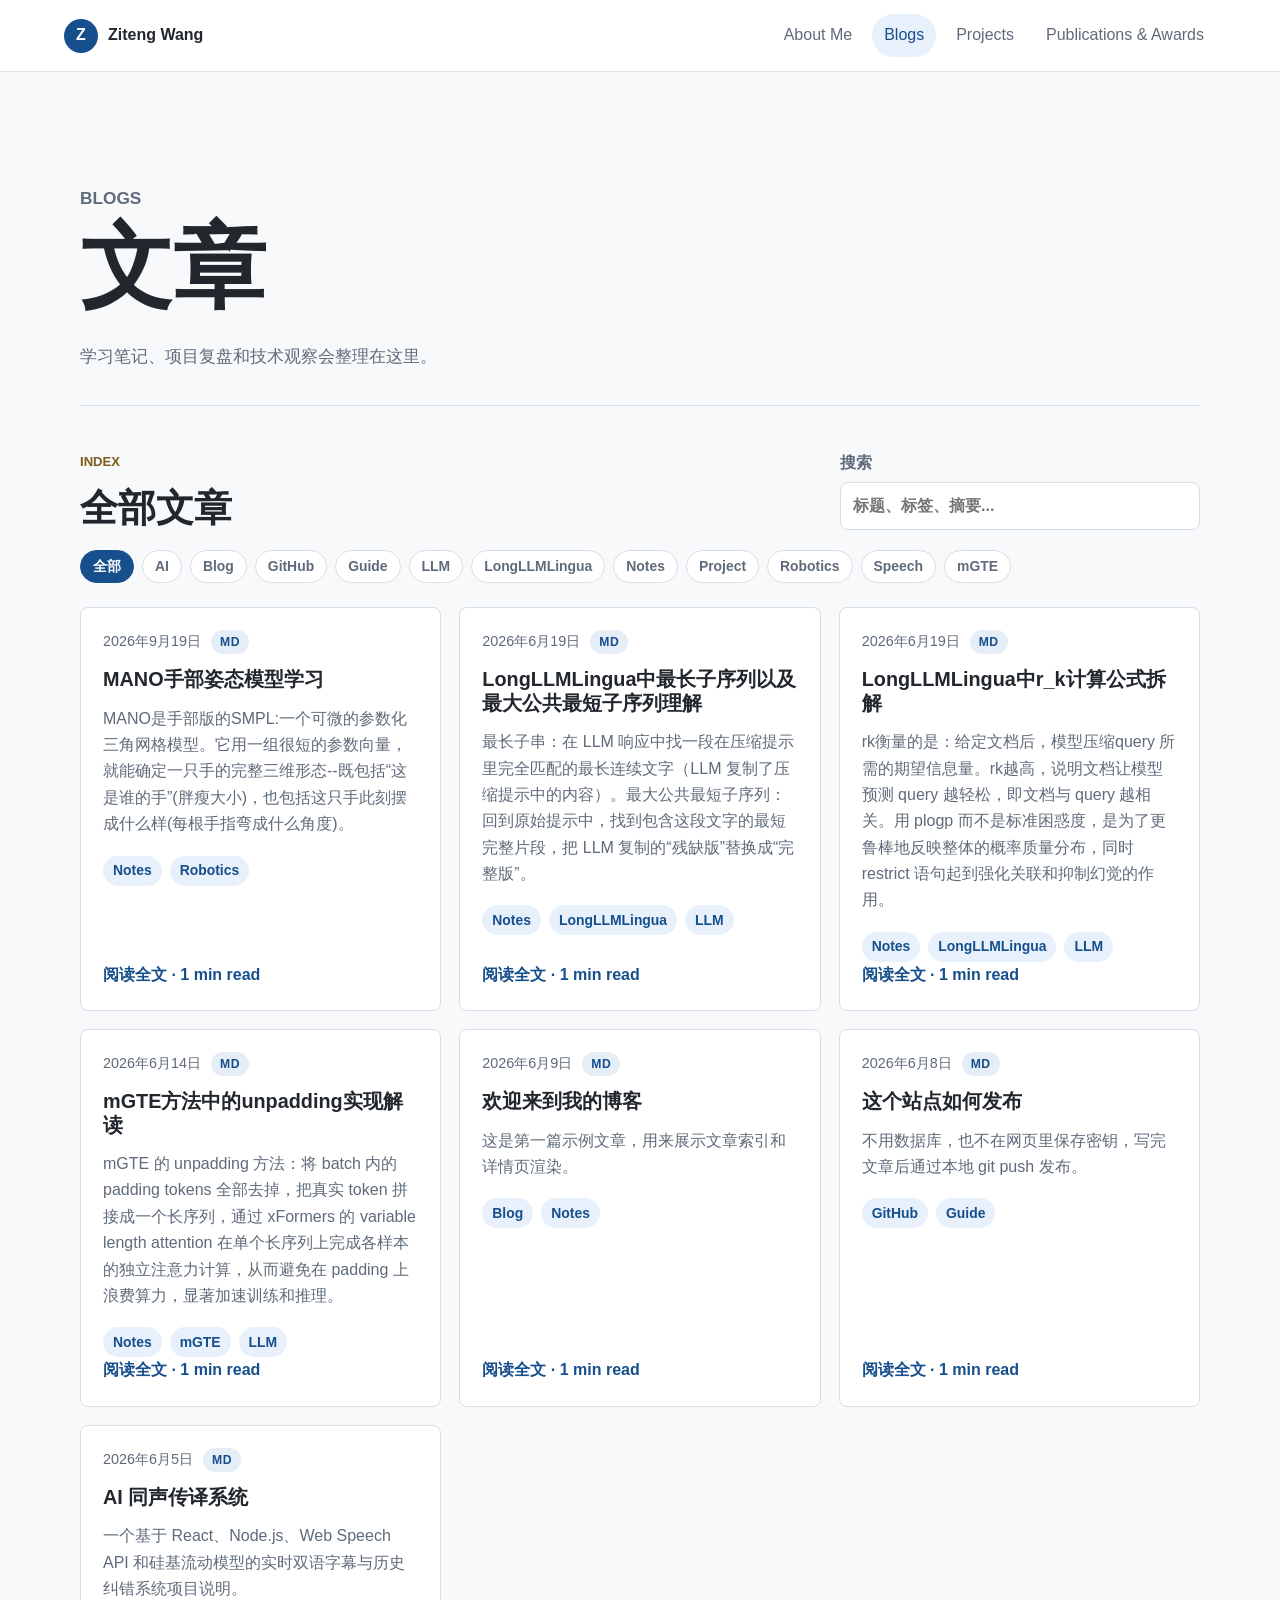
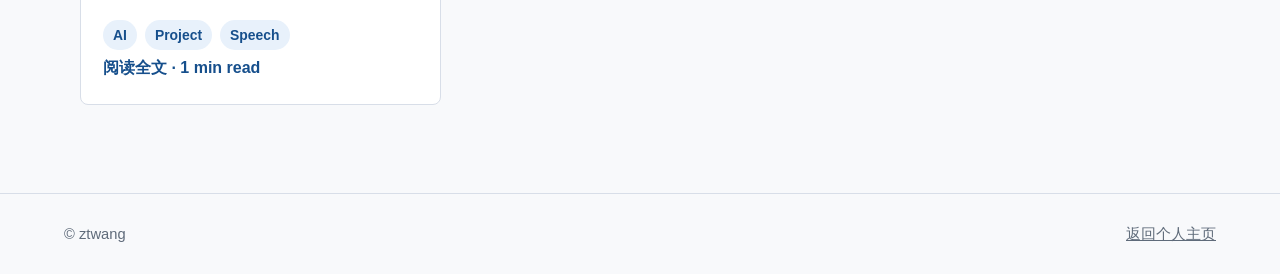
==== articles.html @ 0cea5e7a "首次上传" ====
<!doctype html>
<html lang="zh-CN">
  <head>
    <meta charset="utf-8">
    <meta name="viewport" content="width=device-width, initial-scale=1">
    <meta name="description" content="ztwang 的博客文章列表。">
    <title>文章 - ztwang</title>
    <link rel="stylesheet" href="assets/styles.css?v=20260616">
  </head>
  <body>
    <header class="site-header">
      <a class="brand" href="index.html" aria-label="回到首页">
        <span class="brand-mark">Z</span>
        <span>Ziteng Wang</span>
      </a>
      <nav class="nav-links" aria-label="主导航">
        <a href="index.html">About Me</a>
        <a aria-current="page" href="articles.html">Blogs</a>
        <a href="index.html#projects">Projects</a>
        <a href="publish.html">Publications & Awards</a>
      </nav>
    </header>

    <main>
      <section class="articles-hero" aria-labelledby="articles-title">
        <p class="section-kicker">Blogs</p>
        <h1 id="articles-title">文章</h1>
        <p>学习笔记、项目复盘和技术观察会整理在这里。</p>
      </section>

      <section class="posts-section standalone" aria-labelledby="posts-title">
        <div class="section-heading">
          <div>
            <p class="section-kicker">Index</p>
            <h2 id="posts-title">全部文章</h2>
          </div>
          <label class="search-box">
            <span>搜索</span>
            <input id="searchInput" type="search" placeholder="标题、标签、摘要..." autocomplete="off">
          </label>
        </div>
        <div class="filters" id="tagFilters" aria-label="文章标签筛选"></div>
        <div class="post-list" id="postList" aria-live="polite"></div>
        <p class="empty-state hidden" id="emptyState">没有找到匹配的文章。</p>
      </section>
    </main>

    <footer class="site-footer">
      <span>© ztwang</span>
      <span><a href="index.html">返回个人主页</a></span>
    </footer>

    <script src="assets/home.js?v=6" type="module"></script>
  </body>
</html>
---- assets/styles.css ----
:root {
  color-scheme: light;
  --bg: #f8f9fb;
  --surface: #ffffff;
  --surface-strong: #ffffff;
  --ink: #22272e;
  --muted: #5f6b7a;
  --line: #d8dee8;
  --accent: #2c6fb7;
  --accent-dark: #164f8c;
  --accent-soft: #e8f1fb;
  --gold: #7a5b18;
  --rose: #b9584f;
  --shadow: 0 18px 45px rgba(24, 39, 75, 0.1);
  --radius: 8px;
  font-family:
    Inter, "Segoe UI", "PingFang SC", "Microsoft YaHei", Arial, sans-serif;
}

* {
  box-sizing: border-box;
}

html {
  scroll-behavior: smooth;
}

body {
  margin: 0;
  color: var(--ink);
  background: var(--bg);
  line-height: 1.65;
}

a {
  color: inherit;
}

img {
  display: block;
  max-width: 100%;
}

button,
input,
textarea {
  font: inherit;
}

.site-header {
  position: sticky;
  top: 0;
  z-index: 10;
  display: flex;
  align-items: center;
  justify-content: space-between;
  gap: 24px;
  min-height: 72px;
  padding: 14px clamp(18px, 5vw, 72px);
  border-bottom: 1px solid rgba(216, 222, 232, 0.9);
  background: rgba(255, 255, 255, 0.94);
  backdrop-filter: blur(18px);
}

.brand,
.nav-links,
.hero-actions,
.publish-actions,
.meta-row,
.tag-row,
.filters {
  display: flex;
  align-items: center;
}

.brand {
  gap: 10px;
  font-weight: 800;
  text-decoration: none;
}

.brand-mark {
  display: grid;
  width: 34px;
  height: 34px;
  place-items: center;
  border-radius: 50%;
  color: #fff;
  background: var(--accent-dark);
}

.nav-links {
  flex-wrap: wrap;
  justify-content: flex-end;
  gap: 8px;
}

.nav-links a {
  padding: 8px 12px;
  border-radius: 999px;
  color: var(--muted);
  text-decoration: none;
}

.nav-links a:hover,
.nav-links a[aria-current="page"] {
  color: var(--accent-dark);
  background: var(--accent-soft);
}

main {
  width: min(1120px, calc(100% - 36px));
  margin: 0 auto;
}

.hero-section {
  display: grid;
  grid-template-columns: minmax(0, 1.05fr) minmax(320px, 0.95fr);
  gap: clamp(28px, 5vw, 72px);
  align-items: center;
  min-height: calc(100vh - 116px);
  padding: clamp(46px, 8vw, 92px) 0 clamp(28px, 4vw, 54px);
}

.hero-copy {
  max-width: 680px;
}

.eyebrow,
.section-kicker {
  margin: 0 0 12px;
  color: var(--gold);
  font-size: 0.82rem;
  font-weight: 800;
  letter-spacing: 0;
  text-transform: uppercase;
}

h1,
h2,
h3 {
  margin: 0;
  line-height: 1.18;
}

h1 {
  max-width: 820px;
  font-size: clamp(2.45rem, 7vw, 5.8rem);
}

h2 {
  font-size: clamp(1.75rem, 3vw, 2.8rem);
}

h3 {
  font-size: 1.24rem;
}

.hero-text {
  max-width: 650px;
  margin: 24px 0 0;
  color: var(--muted);
  font-size: 1.06rem;
}

.hero-actions {
  flex-wrap: wrap;
  gap: 12px;
  margin-top: 32px;
}

.button {
  display: inline-flex;
  align-items: center;
  justify-content: center;
  min-height: 44px;
  padding: 10px 16px;
  border: 1px solid transparent;
  border-radius: var(--radius);
  font-weight: 800;
  text-decoration: none;
  cursor: pointer;
}

.button.primary {
  color: #fff;
  background: var(--accent-dark);
}

.button.primary:hover {
  background: #083a33;
}

.button.secondary {
  color: var(--accent-dark);
  border-color: var(--line);
  background: var(--surface-strong);
}

.button.secondary:hover {
  border-color: var(--accent);
}

.hero-visual {
  overflow: hidden;
  border: 1px solid rgba(222, 216, 203, 0.88);
  border-radius: var(--radius);
  box-shadow: var(--shadow);
  background: #f4eee0;
}

.about-page {
  width: min(1120px, calc(100% - 36px));
}

.page-title {
  padding: 54px 0 28px;
  border-bottom: 1px solid var(--line);
}

.page-title h1 {
  font-size: clamp(2.4rem, 6vw, 4.6rem);
}

.about-layout {
  display: grid;
  grid-template-columns: minmax(210px, 280px) minmax(0, 1fr);
  gap: clamp(30px, 6vw, 82px);
  align-items: start;
  padding: 44px 0 80px;
}

.about-entity {
  position: sticky;
  top: 96px;
}

.about-image {
  width: min(240px, 100%);
  aspect-ratio: 1;
  object-fit: cover;
  border-radius: var(--radius);
  border: 1px solid var(--line);
  box-shadow: var(--shadow);
}

.about-links {
  display: flex;
  flex-wrap: wrap;
  gap: 10px;
  margin-top: 18px;
}

.about-links a {
  display: inline-flex;
  min-height: 36px;
  align-items: center;
  padding: 6px 12px;
  border: 1px solid var(--line);
  border-radius: 999px;
  color: var(--accent-dark);
  background: var(--surface);
  font-weight: 800;
  text-decoration: none;
}

.about-links a:hover {
  border-color: var(--accent);
  background: var(--accent-soft);
}

.about-content {
  max-width: 790px;
}

.about-intro {
  margin: 0 0 34px;
  color: #303846;
  font-size: 1.18rem;
  line-height: 1.8;
}

.about-intro a,
.timeline-content a,
.project-card a {
  color: var(--accent-dark);
}

.resume-section {
  padding: 36px 0;
  border-top: 1px solid var(--line);
}

.timeline {
  position: relative;
  display: grid;
  gap: 24px;
  margin-top: 22px;
}

.timeline::before {
  position: absolute;
  top: 8px;
  bottom: 8px;
  left: 7px;
  width: 2px;
  background: var(--line);
  content: "";
}

.timeline-item {
  position: relative;
  display: grid;
  grid-template-columns: 24px minmax(0, 1fr);
  gap: 16px;
}

.timeline-dot {
  position: relative;
  z-index: 1;
  width: 16px;
  height: 16px;
  margin-top: 5px;
  border: 3px solid var(--accent);
  border-radius: 50%;
  background: var(--surface);
}

.timeline-content .year {
  color: var(--gold);
  font-size: 0.92rem;
  font-weight: 850;
}

.timeline-content h3 {
  margin-top: 2px;
}

.timeline-content p,
.project-card p,
.articles-hero p {
  color: var(--muted);
}

.timeline-content p {
  margin: 4px 0 0;
}

.tech-tags {
  display: flex;
  flex-wrap: wrap;
  gap: 10px;
  margin-top: 22px;
}

.tech-tags span {
  display: inline-flex;
  min-height: 36px;
  align-items: center;
  padding: 6px 12px;
  border: 1px solid var(--line);
  border-radius: 999px;
  color: var(--accent-dark);
  background: var(--surface);
  font-weight: 800;
}

.tech-tags .highlight {
  color: #fff;
  border-color: var(--accent-dark);
  background: var(--accent-dark);
}

.project-grid {
  display: grid;
  grid-template-columns: repeat(2, minmax(0, 1fr));
  gap: 18px;
  margin-top: 24px;
}

.project-card {
  display: block;
  min-height: 210px;
  padding: 22px;
  border: 1px solid var(--line);
  border-radius: var(--radius);
  background: var(--surface);
  text-decoration: none;
}

.project-card:hover {
  border-color: rgba(29, 111, 100, 0.45);
  box-shadow: var(--shadow);
}

.project-card span {
  color: var(--gold);
  font-size: 0.82rem;
  font-weight: 850;
  text-transform: uppercase;
}

.project-card h3 {
  margin-top: 16px;
}

.academic-page {
  width: min(1120px, calc(100% - 36px));
}

.academic-layout {
  display: grid;
  gap: 34px;
  padding: 44px 0 88px;
}

.academic-section {
  padding: 0 0 34px;
  border-bottom: 1px solid var(--line);
}

.academic-list {
  display: grid;
  gap: 18px;
  margin-top: 22px;
}

.academic-placeholder {
  padding: 22px 0 0;
  border-top: 1px solid var(--line);
}

.academic-placeholder h3 {
  color: var(--ink);
}

.academic-meta {
  margin: 6px 0 0;
  color: var(--gold);
  font-weight: 850;
}

.academic-placeholder p:last-child {
  max-width: 760px;
  margin: 10px 0 0;
  color: var(--muted);
}

.articles-hero {
  padding: clamp(54px, 8vw, 92px) 0 34px;
}

.articles-hero h1 {
  font-size: clamp(2.7rem, 8vw, 5.8rem);
}

.articles-hero p {
  margin: 20px 0 0;
  font-size: 1.08rem;
}

.intro-grid {
  display: grid;
  grid-template-columns: minmax(220px, 0.78fr) minmax(0, 1.22fr);
  gap: clamp(24px, 4vw, 64px);
  padding: 74px 0;
  border-top: 1px solid var(--line);
}

.intro-copy p {
  margin: 0 0 16px;
  color: var(--muted);
}

.posts-section {
  padding: 64px 0 88px;
  border-top: 1px solid var(--line);
}

.posts-section.standalone {
  padding-top: 44px;
}

.section-heading {
  display: flex;
  align-items: end;
  justify-content: space-between;
  gap: 24px;
  margin-bottom: 20px;
}

.section-heading.compact {
  align-items: center;
  margin: 0;
}

.search-box {
  display: grid;
  gap: 6px;
  width: min(360px, 100%);
  color: var(--muted);
  font-weight: 700;
}

input,
textarea {
  width: 100%;
  min-height: 44px;
  border: 1px solid var(--line);
  border-radius: var(--radius);
  padding: 10px 12px;
  color: var(--ink);
  background: var(--surface-strong);
  outline: none;
}

textarea {
  resize: vertical;
}

input:focus,
textarea:focus {
  border-color: var(--accent);
  box-shadow: 0 0 0 3px rgba(29, 111, 100, 0.16);
}

.filters {
  flex-wrap: wrap;
  gap: 8px;
  margin: 18px 0 24px;
}

.tag-filter,
.tag {
  display: inline-flex;
  align-items: center;
  min-height: 30px;
  border-radius: 999px;
  font-size: 0.87rem;
  font-weight: 750;
}

.tag-filter {
  border: 1px solid var(--line);
  padding: 4px 12px;
  color: var(--muted);
  background: var(--surface-strong);
  cursor: pointer;
}

.tag-filter.active {
  color: #fff;
  border-color: var(--accent-dark);
  background: var(--accent-dark);
}

.post-list {
  display: grid;
  grid-template-columns: repeat(3, minmax(0, 1fr));
  gap: 18px;
}

.post-card {
  display: flex;
  flex-direction: column;
  min-height: 280px;
  padding: 22px;
  border: 1px solid var(--line);
  border-radius: var(--radius);
  background: var(--surface);
  text-decoration: none;
  transition:
    transform 160ms ease,
    box-shadow 160ms ease,
    border-color 160ms ease;
}

.post-card:hover {
  transform: translateY(-3px);
  border-color: rgba(29, 111, 100, 0.45);
  box-shadow: var(--shadow);
}

.post-card p {
  margin: 14px 0 0;
  color: var(--muted);
}

.post-card .read-more {
  margin-top: auto;
  color: var(--accent-dark);
  font-weight: 850;
}

.meta-row {
  flex-wrap: wrap;
  gap: 10px;
  margin-bottom: 14px;
  color: var(--muted);
  font-size: 0.9rem;
}

.tag-row {
  flex-wrap: wrap;
  gap: 8px;
  margin-top: 18px;
}

.tag {
  padding: 3px 10px;
  color: var(--accent-dark);
  background: var(--accent-soft);
}

.empty-state,
.loading {
  color: var(--muted);
}

.hidden {
  display: none;
}

.article-shell,
.publish-shell {
  padding: 54px 0 88px;
}

.back-link {
  display: inline-block;
  margin-bottom: 26px;
  color: var(--accent-dark);
  font-weight: 800;
  text-decoration: none;
}

.article {
  width: min(820px, 100%);
}

.article header {
  margin-bottom: 34px;
  padding-bottom: 28px;
  border-bottom: 1px solid var(--line);
}

.article h1 {
  font-size: clamp(2rem, 6vw, 4.25rem);
}

.article h2 {
  margin-top: 2em;
  font-size: clamp(1.45rem, 3vw, 2rem);
}

.article h3 {
  margin-top: 1.6em;
}

.article p,
.article li {
  color: #343330;
}

.article ul,
.article ol {
  padding-left: 1.45rem;
}

.article a {
  color: var(--accent-dark);
  font-weight: 700;
}

.article code {
  border-radius: 6px;
  padding: 2px 5px;
  background: #eee7d9;
}

.article pre {
  overflow: auto;
  padding: 16px;
  border-radius: var(--radius);
  color: #f6f1e7;
  background: #20201e;
}

.article pre code {
  padding: 0;
  background: transparent;
}

.article table {
  display: block;
  width: 100%;
  overflow-x: auto;
  border-collapse: collapse;
  margin: 24px 0;
}

.article th,
.article td {
  border: 1px solid var(--line);
  padding: 10px 12px;
  text-align: left;
  vertical-align: top;
}

.article th {
  color: var(--ink);
  background: var(--accent-soft);
  font-weight: 850;
}

.article tr:nth-child(even) td {
  background: rgba(232, 241, 251, 0.45);
}

.article .mermaid {
  overflow-x: auto;
  margin: 24px 0;
  padding: 16px;
  border: 1px solid var(--line);
  border-radius: var(--radius);
  background: var(--surface);
}

.article .mermaid svg {
  max-width: 100%;
  height: auto;
}

.article blockquote {
  margin: 22px 0;
  padding: 2px 0 2px 18px;
  border-left: 4px solid var(--accent);
  color: var(--muted);
}

.publish-shell {
  display: grid;
  grid-template-columns: minmax(0, 0.92fr) minmax(320px, 0.78fr);
  gap: 30px;
  align-items: start;
}

.publish-heading {
  grid-column: 1 / -1;
  max-width: 780px;
}

.publish-heading p {
  color: var(--muted);
}

.publish-form,
.preview-panel {
  display: grid;
  gap: 18px;
}

fieldset,
.preview-panel {
  margin: 0;
  border: 1px solid var(--line);
  border-radius: var(--radius);
  padding: 22px;
  background: var(--surface);
}

legend {
  padding: 0 8px;
  color: var(--accent-dark);
  font-weight: 850;
}

label {
  display: grid;
  gap: 7px;
  color: var(--muted);
  font-weight: 750;
}

.form-grid {
  display: grid;
  grid-template-columns: repeat(2, minmax(0, 1fr));
  gap: 14px;
}

fieldset > label,
fieldset > .form-grid {
  margin-top: 14px;
}

.publish-actions {
  justify-content: flex-end;
  gap: 12px;
}

.status {
  margin: 0;
  min-height: 28px;
  color: var(--muted);
  font-weight: 750;
}

.status.success {
  color: var(--accent-dark);
}

.status.error {
  color: var(--rose);
}

.preview-panel {
  position: sticky;
  top: 92px;
}

.article.preview {
  width: 100%;
  max-height: calc(100vh - 210px);
  overflow: auto;
  padding-top: 18px;
}

.article.preview h1 {
  font-size: clamp(1.75rem, 4vw, 2.5rem);
}

.site-footer {
  display: flex;
  flex-wrap: wrap;
  justify-content: space-between;
  gap: 12px;
  padding: 28px clamp(18px, 5vw, 72px);
  border-top: 1px solid var(--line);
  color: var(--muted);
  font-size: 0.92rem;
}

@media (max-width: 920px) {
  .hero-section,
  .about-layout,
  .intro-grid,
  .publish-shell {
    grid-template-columns: 1fr;
  }

  .hero-section {
    min-height: auto;
  }

  .post-list {
    grid-template-columns: repeat(2, minmax(0, 1fr));
  }

  .project-grid {
    grid-template-columns: 1fr;
  }

  .about-entity {
    position: static;
  }

  .preview-panel {
    position: static;
  }

  .article.preview {
    max-height: none;
  }
}

@media (max-width: 640px) {
  .site-header,
  .section-heading,
  .site-footer {
    align-items: flex-start;
    flex-direction: column;
  }

  .site-header {
    position: static;
  }

  main {
    width: min(100% - 28px, 1120px);
  }

  .post-list,
  .form-grid {
    grid-template-columns: 1fr;
  }

  .post-card {
    min-height: 240px;
  }

  .publish-actions {
    align-items: stretch;
    flex-direction: column;
  }

  .button {
    width: 100%;
  }
}

/* ------------------------------------------------------------------ *
 * 公式（KaTeX）与兜底显示
 * ------------------------------------------------------------------ */

.article .katex {
  font-size: 1.06em;
}

.article .math-block {
  display: block;
  overflow-x: auto;
  overflow-y: hidden;
  margin: 24px 0;
  padding: 4px 2px;
  text-align: center;
}

.article .math-block .katex-display {
  margin: 0;
}

.article .math-fallback {
  display: inline-block;
  max-width: 100%;
  padding: 1px 6px;
  border: 1px dashed var(--line);
  border-radius: 6px;
  color: var(--muted);
  background: #fbf7ee;
}

.article .math-fallback-block {
  display: block;
  overflow-x: auto;
  margin: 22px 0;
  padding: 10px 14px;
  text-align: left;
}

.article .math-fallback code {
  padding: 0;
  background: transparent;
  color: inherit;
}

.article .math-notice {
  margin: 0 0 26px;
  padding: 12px 16px;
  border-left: 4px solid var(--gold);
  border-radius: var(--radius);
  color: var(--muted);
  background: #fdf6e6;
  font-size: 0.94rem;
}

/* ------------------------------------------------------------------ *
 * 文章类型徽标
 * ------------------------------------------------------------------ */

.type-badge {
  display: inline-flex;
  align-items: center;
  padding: 2px 9px;
  border-radius: 999px;
  color: var(--accent-dark);
  background: rgba(44, 111, 183, 0.12);
  font-size: 0.76rem;
  font-weight: 850;
  letter-spacing: 0.04em;
}

/* ------------------------------------------------------------------ *
 * PDF / HTML 内嵌容器
 * ------------------------------------------------------------------ */

.article.article-wide {
  width: min(1120px, 100%);
}

.embed-shell {
  margin: 0 0 12px;
  border: 1px solid var(--line);
  border-radius: var(--radius);
  overflow: hidden;
  background: var(--surface);
}

.embed-bar {
  display: flex;
  flex-wrap: wrap;
  align-items: center;
  gap: 12px;
  padding: 12px 16px;
  border-bottom: 1px solid var(--line);
  background: var(--accent-soft);
}

.embed-name {
  flex: 1 1 200px;
  min-width: 0;
  overflow-wrap: anywhere;
  color: var(--muted);
  font-size: 0.9rem;
}

.embed-actions {
  display: flex;
  flex-wrap: wrap;
  gap: 14px;
}

.embed-actions a,
.embed-hint a {
  color: var(--accent-dark);
  font-weight: 800;
  text-decoration: none;
}

.embed-actions a:hover,
.embed-hint a:hover {
  text-decoration: underline;
}

.embed-frame {
  display: block;
  width: 100%;
  border: 0;
  background: #fff;
}

.embed-frame-pdf,
.embed-frame-html {
  height: min(88vh, 1400px);
  min-height: 560px;
}

.embed-hint {
  margin: 12px 0 26px;
  color: var(--muted);
  font-size: 0.92rem;
}

.embed-hint code {
  padding: 1px 5px;
  border-radius: 6px;
  background: #eee7d9;
  font-size: 0.9em;
}

.html-post {
  overflow-wrap: anywhere;
}

.html-post img {
  height: auto;
}

@media (max-width: 640px) {
  .embed-frame-pdf,
  .embed-frame-html {
    height: 78vh;
    min-height: 420px;
  }
}
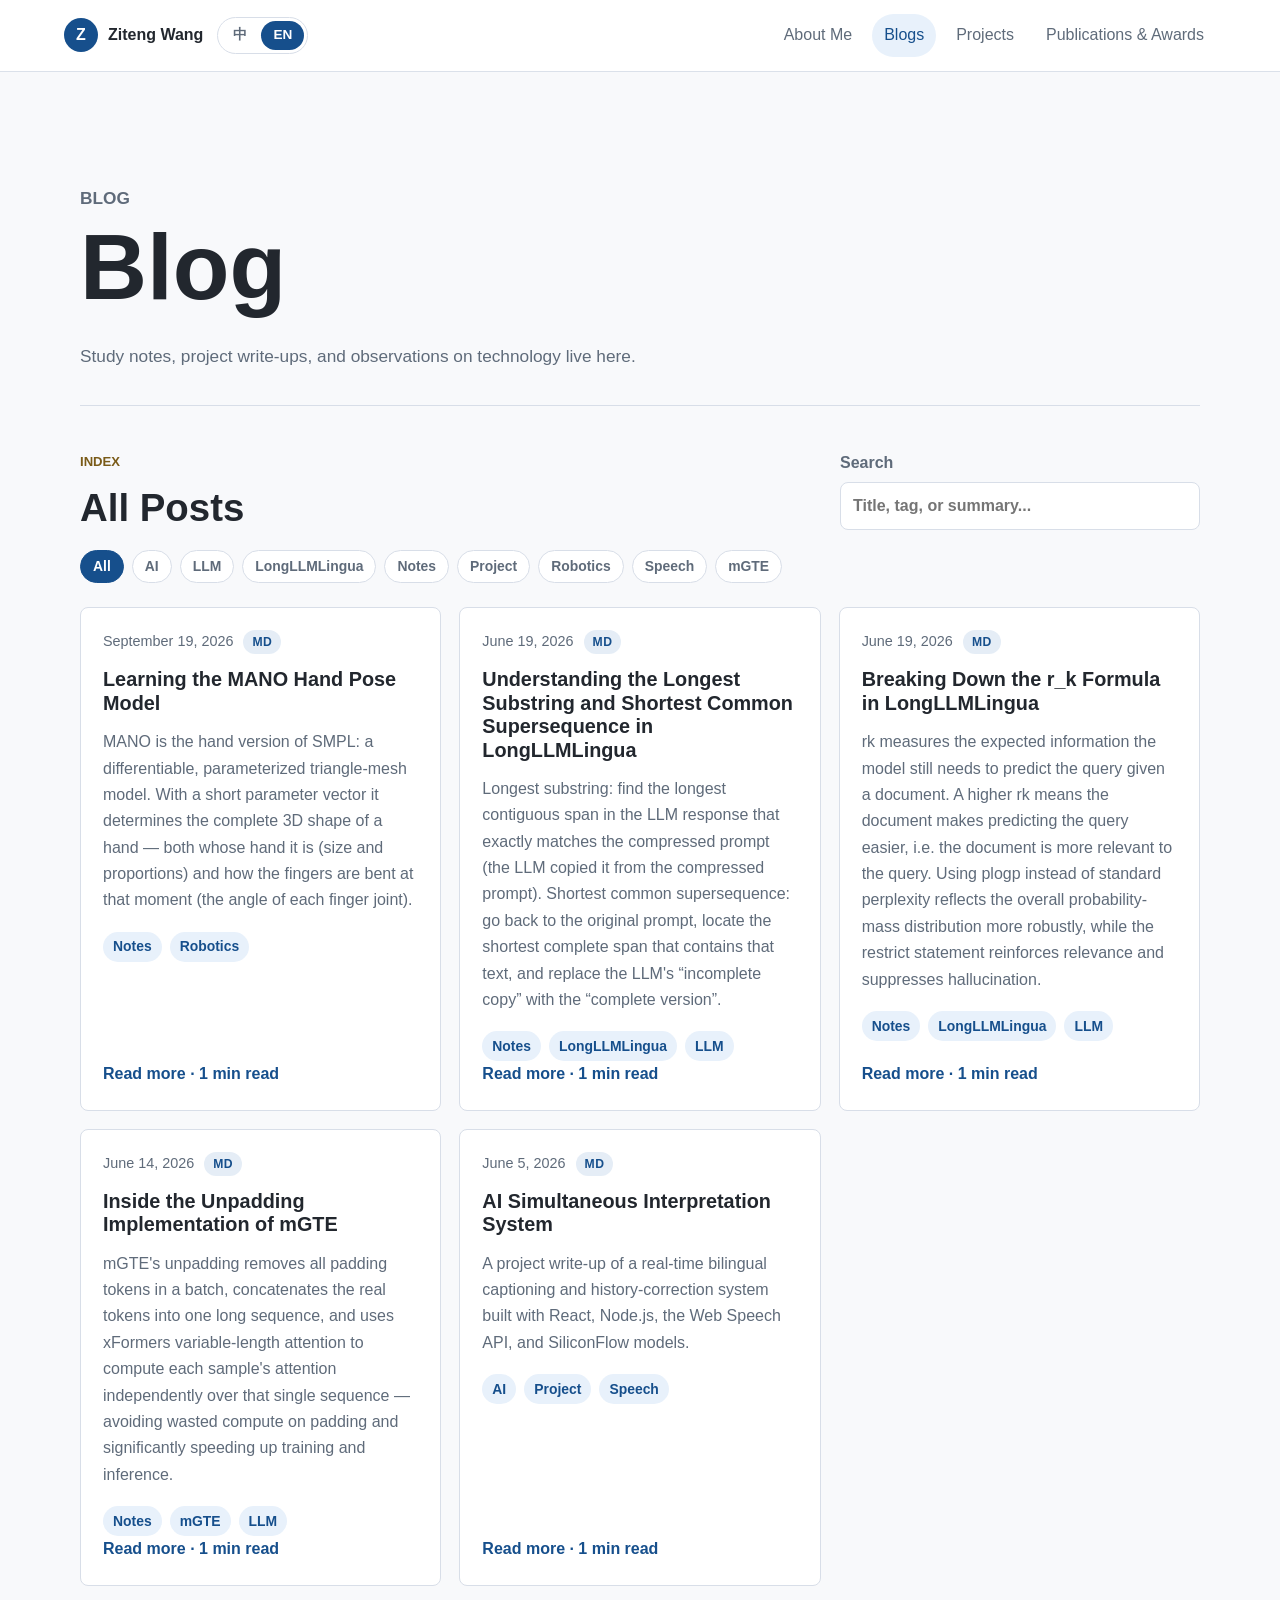
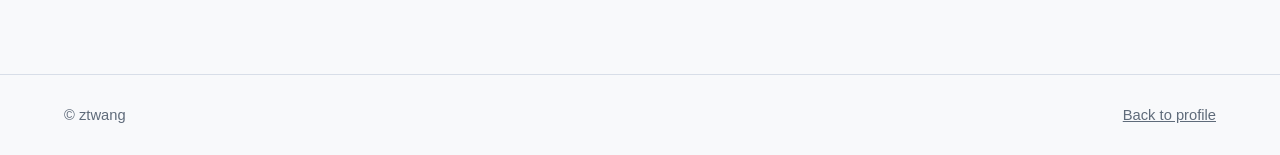
==== commit bac6ed2b: "update chinese" ====
--- a/articles.html
+++ b/articles.html
@@ -4,52 +4,59 @@
     <meta charset="utf-8">
     <meta name="viewport" content="width=device-width, initial-scale=1">
     <meta name="description" content="ztwang 的博客文章列表。">
-    <title>文章 - ztwang</title>
-    <link rel="stylesheet" href="assets/styles.css?v=20260616">
+    <title data-i18n="articles.docTitle">文章 - ztwang</title>
+    <link rel="stylesheet" href="assets/styles.css?v=20260920">
+    <script src="assets/i18n.js?v=1"></script>
   </head>
   <body>
     <header class="site-header">
-      <a class="brand" href="index.html" aria-label="回到首页">
-        <span class="brand-mark">Z</span>
-        <span>Ziteng Wang</span>
-      </a>
-      <nav class="nav-links" aria-label="主导航">
-        <a href="index.html">About Me</a>
-        <a aria-current="page" href="articles.html">Blogs</a>
-        <a href="index.html#projects">Projects</a>
-        <a href="publish.html">Publications & Awards</a>
+      <div class="header-left">
+        <a class="brand" href="index.html" aria-label="回到首页" data-i18n-attr="aria-label:common.backHome">
+          <span class="brand-mark">Z</span>
+          <span>Ziteng Wang</span>
+        </a>
+        <div class="lang-switch" role="group" aria-label="切换语言" data-i18n-attr="aria-label:common.langSwitch">
+          <button class="lang-option" type="button" data-lang="zh" aria-pressed="true" aria-label="切换到中文">中</button>
+          <button class="lang-option" type="button" data-lang="en" aria-pressed="false" aria-label="Switch to English">EN</button>
+        </div>
+      </div>
+      <nav class="nav-links" aria-label="主导航" data-i18n-attr="aria-label:nav.aria">
+        <a href="index.html" data-i18n="nav.about">About Me</a>
+        <a aria-current="page" href="articles.html" data-i18n="nav.blogs">Blogs</a>
+        <a href="index.html#projects" data-i18n="nav.projects">Projects</a>
+        <a href="publish.html" data-i18n="nav.publications">Publications &amp; Awards</a>
       </nav>
     </header>
 
     <main>
       <section class="articles-hero" aria-labelledby="articles-title">
-        <p class="section-kicker">Blogs</p>
-        <h1 id="articles-title">文章</h1>
-        <p>学习笔记、项目复盘和技术观察会整理在这里。</p>
+        <p class="section-kicker" data-i18n="articles.kicker">Blogs</p>
+        <h1 id="articles-title" data-i18n="articles.h1">文章</h1>
+        <p data-i18n="articles.desc">学习笔记、项目复盘和技术观察会整理在这里。</p>
       </section>
 
       <section class="posts-section standalone" aria-labelledby="posts-title">
         <div class="section-heading">
           <div>
-            <p class="section-kicker">Index</p>
-            <h2 id="posts-title">全部文章</h2>
+            <p class="section-kicker" data-i18n="articles.index">Index</p>
+            <h2 id="posts-title" data-i18n="articles.allPosts">全部文章</h2>
           </div>
           <label class="search-box">
-            <span>搜索</span>
-            <input id="searchInput" type="search" placeholder="标题、标签、摘要..." autocomplete="off">
+            <span data-i18n="articles.search">搜索</span>
+            <input id="searchInput" type="search" placeholder="标题、标签、摘要..." autocomplete="off" data-i18n-attr="placeholder:articles.searchPlaceholder">
           </label>
         </div>
-        <div class="filters" id="tagFilters" aria-label="文章标签筛选"></div>
+        <div class="filters" id="tagFilters" aria-label="文章标签筛选" data-i18n-attr="aria-label:articles.filtersAria"></div>
         <div class="post-list" id="postList" aria-live="polite"></div>
-        <p class="empty-state hidden" id="emptyState">没有找到匹配的文章。</p>
+        <p class="empty-state hidden" id="emptyState" data-i18n="articles.empty">没有找到匹配的文章。</p>
       </section>
     </main>
 
     <footer class="site-footer">
       <span>© ztwang</span>
-      <span><a href="index.html">返回个人主页</a></span>
+      <span><a href="index.html" data-i18n="footer.backProfile">返回个人主页</a></span>
     </footer>
 
-    <script src="assets/home.js?v=6" type="module"></script>
+    <script src="assets/home.js?v=7" type="module"></script>
   </body>
 </html>
--- a/assets/styles.css
+++ b/assets/styles.css
@@ -89,6 +89,58 @@
   background: var(--accent-dark);
 }
 
+/* 导航栏左上角：品牌 + 中英切换 */
+.header-left {
+  display: flex;
+  align-items: center;
+  gap: 14px;
+}
+
+.lang-switch {
+  display: inline-flex;
+  align-items: center;
+  gap: 2px;
+  padding: 3px;
+  border: 1px solid var(--line);
+  border-radius: 999px;
+  background: var(--surface);
+}
+
+.lang-option {
+  min-height: 28px;
+  padding: 3px 12px;
+  border: 0;
+  border-radius: 999px;
+  color: var(--muted);
+  background: transparent;
+  font-size: 0.85rem;
+  font-weight: 800;
+  cursor: pointer;
+  transition:
+    color 140ms ease,
+    background 140ms ease;
+}
+
+.lang-option:hover {
+  color: var(--accent-dark);
+}
+
+.lang-option.active {
+  color: #fff;
+  background: var(--accent-dark);
+}
+
+/* 正文语言与界面语言不一致时的提示条 */
+.lang-notice {
+  margin: -8px 0 28px;
+  padding: 12px 16px;
+  border-left: 4px solid var(--accent);
+  border-radius: var(--radius);
+  color: var(--muted);
+  background: var(--accent-soft);
+  font-size: 0.94rem;
+}
+
 .nav-links {
   flex-wrap: wrap;
   justify-content: flex-end;
@@ -885,6 +937,11 @@
     position: static;
   }
 
+  .header-left {
+    width: 100%;
+    justify-content: space-between;
+  }
+
   main {
     width: min(100% - 28px, 1120px);
   }
